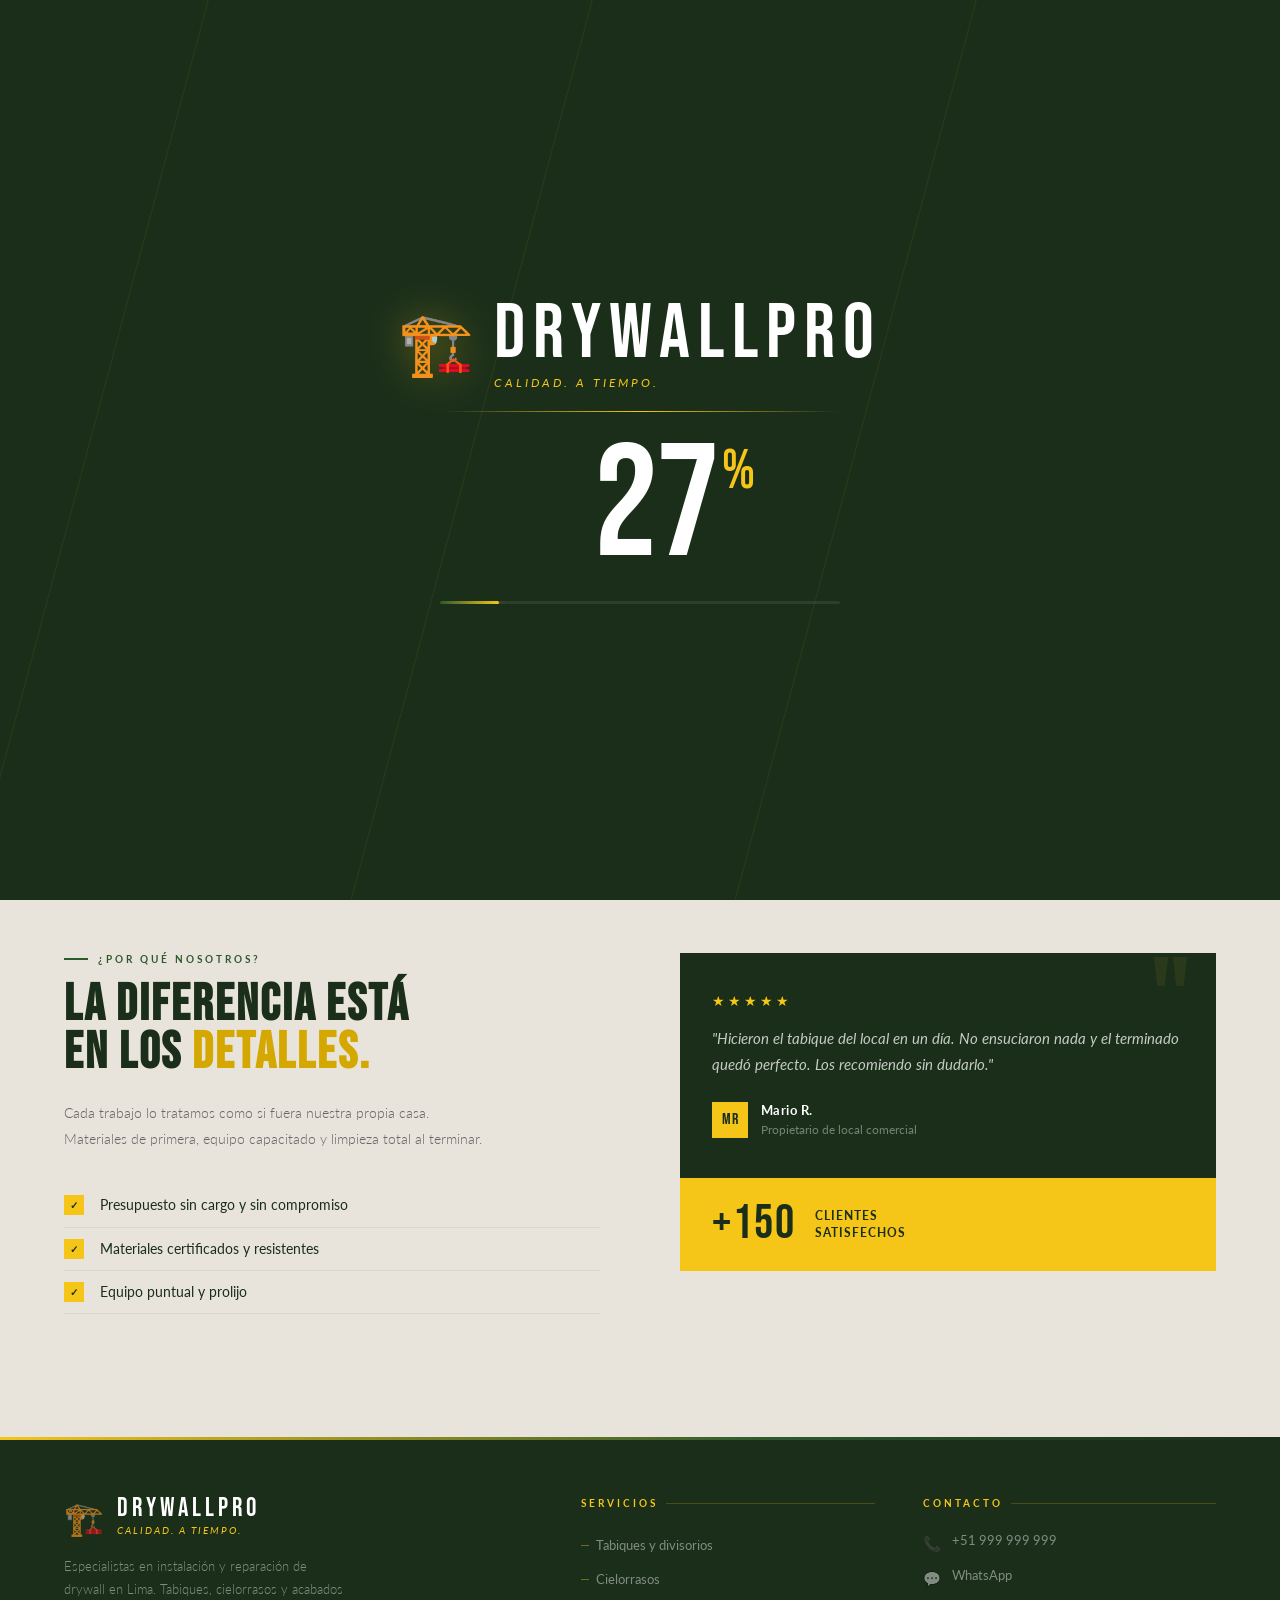
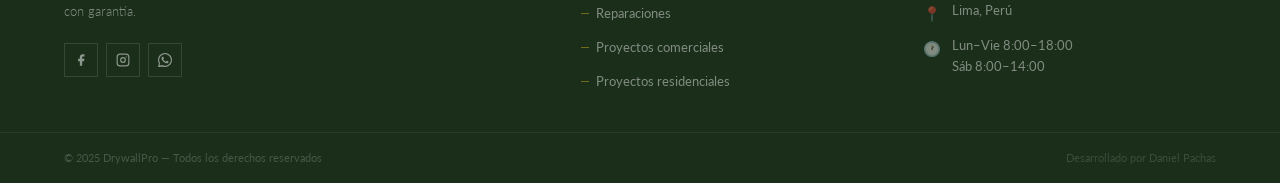
==== templates/index.html @ d614a897 "Integracion de secciones y mejora de responsive" ====
<!DOCTYPE html>
<html lang="es">
<head>
  <meta charset="UTF-8"/>
  <meta name="viewport" content="width=device-width, initial-scale=1.0"/>

  <!-- ═══════════════════════════════════════
       SEO BÁSICO
       → Cambiar: NOMBRE_NEGOCIO, CIUDAD, DESCRIPCION
  ═══════════════════════════════════════ -->
  <title>DrywallPro — Instalación y Reparación de Drywall en Lima</title>
  <meta name="description"        content="Especialistas en instalación y reparación de drywall en Lima. Tabiques, cielorrasos y reparaciones con acabado profesional. Presupuesto sin cargo. ¡Llámanos!"/>
  <meta name="keywords"           content="drywall Lima, instalación drywall, tabiques drywall, cielorrasos drywall, reparación drywall, construcción en seco Lima"/>
  <meta name="author"             content="DrywallPro"/>
  <meta name="robots"             content="index, follow"/>
  <link rel="canonical"           href="https://www.TU-DOMINIO.com/"/>

  <!-- ═══════════════════════════════════════
       OPEN GRAPH (Facebook, WhatsApp, LinkedIn)
       → Cambiar: URL, imagen og y descripción
  ═══════════════════════════════════════ -->
  <meta property="og:type"        content="website"/>
  <meta property="og:url"         content="https://www.TU-DOMINIO.com/"/>
  <meta property="og:title"       content="DrywallPro — Instalación y Reparación de Drywall en Lima"/>
  <meta property="og:description" content="Especialistas en drywall en Lima. Tabiques, cielorrasos y reparaciones con garantía. Presupuesto sin cargo."/>
  <meta property="og:image"       content="https://www.TU-DOMINIO.com/img/og-image.jpg"/>
  <meta property="og:locale"      content="es_PE"/>

  <!-- ═══════════════════════════════════════
       TWITTER CARD
  ═══════════════════════════════════════ -->
  <meta name="twitter:card"        content="summary_large_image"/>
  <meta name="twitter:title"       content="DrywallPro — Instalación y Reparación de Drywall en Lima"/>
  <meta name="twitter:description" content="Especialistas en drywall en Lima. Tabiques, cielorrasos y reparaciones con garantía."/>
  <meta name="twitter:image"       content="https://www.TU-DOMINIO.com/img/og-image.jpg"/>

  <!-- ═══════════════════════════════════════
       SCHEMA.ORG — LocalBusiness
       → MUY IMPORTANTE para aparecer en Google Maps
         y búsquedas locales tipo "drywall cerca de mí"
       → Cambiar: name, telephone, address, geo, url, openingHours
  ═══════════════════════════════════════ -->
  <script type="application/ld+json">
  {
    "@context": "https://schema.org",
    "@type": "HomeAndConstructionBusiness",
    "name": "DrywallPro",
    "description": "Especialistas en instalación y reparación de drywall en Lima. Tabiques, cielorrasos y acabados profesionales.",
    "url": "https://www.TU-DOMINIO.com",
    "telephone": "+51-999-999-999",
    "email": "contacto@TU-DOMINIO.com",
    "image": "https://www.TU-DOMINIO.com/img/og-image.jpg",
    "priceRange": "$$",
    "currenciesAccepted": "PEN",
    "paymentAccepted": "Cash, Bank Transfer",
    "areaServed": {
      "@type": "City",
      "name": "Lima"
    },
    "address": {
      "@type": "PostalAddress",
      "streetAddress": "TU DIRECCIÓN",
      "addressLocality": "Lima",
      "addressRegion": "Lima",
      "postalCode": "15000",
      "addressCountry": "PE"
    },
    "geo": {
      "@type": "GeoCoordinates",
      "latitude": "-12.0464",
      "longitude": "-77.0428"
    },
    "openingHoursSpecification": [
      {
        "@type": "OpeningHoursSpecification",
        "dayOfWeek": ["Monday","Tuesday","Wednesday","Thursday","Friday"],
        "opens": "08:00",
        "closes": "18:00"
      },
      {
        "@type": "OpeningHoursSpecification",
        "dayOfWeek": "Saturday",
        "opens": "08:00",
        "closes": "14:00"
      }
    ],
    "sameAs": [
      "https://www.facebook.com/TU-PAGINA",
      "https://www.instagram.com/TU-CUENTA"
    ]
  }
  </script>

  <!-- Fuentes y estilos -->
  <link rel="preconnect" href="https://fonts.googleapis.com"/>
  <link rel="preconnect" href="https://fonts.gstatic.com" crossorigin/>
  <link href="https://fonts.googleapis.com/css2?family=Bebas+Neue&family=Oswald:wght@400;600;700&family=Lato:wght@300;400;700&display=swap" rel="stylesheet"/>
  <link rel="stylesheet" href="../static/css/styles.css"/>
  <!-- GSAP -->
  <script src="https://cdnjs.cloudflare.com/ajax/libs/gsap/3.12.5/gsap.min.js"></script>
</head>
<body>

  <!-- ── PRELOADER ── -->
  <div id="preloader">
    <div class="pl-bg"></div>
    <div class="pl-lines">
      <div class="pl-line pl-line--1"></div>
      <div class="pl-line pl-line--2"></div>
      <div class="pl-line pl-line--3"></div>
    </div>
    <div class="pl-content">
      <div class="pl-logo">
        <span class="pl-icon">🏗️</span>
        <div class="pl-logo-text">
          <span class="pl-name">DrywallPro</span>
          <span class="pl-tagline">Calidad. A tiempo.</span>
        </div>
      </div>
      <div class="pl-divider"></div>
      <div class="pl-counter-wrap">
        <span class="pl-counter">0</span><span class="pl-pct-sym">%</span>
      </div>
      <div class="pl-bar-wrap">
        <div class="pl-bar"></div>
      </div>
    </div>
  </div>

  <!-- ── HEADER ── -->
  <header class="anim-header">
    <div class="header-main">

      <div class="logo">
        <div class="logo-icon">
          <a href="index.html">🏗️</a>
        </div>
        <div class="logo-text">
          <span class="logo-name">
          <a href="index.html">DrywallPro</a>
          </span>
          <span class="logo-tagline">
            <a href="index.html">Calidad. A tiempo.</a>
          </span>
        </div>
      </div>

      <nav id="main-nav">
        <a href="#">Acerca de</a>
        <a href="servicios.html">Servicios</a>
        <a href="contacto.html">Contacto</a>
      </nav>

      <button class="hamburger" id="hamburger" aria-label="Abrir menú" aria-expanded="false">
        <span></span>
        <span></span>
        <span></span>
      </button>

    </div>

    <div class="header-phone">
      <span class="phone-label">¡Empiece! Llamada:</span>
      <a href="tel:+51999999999" class="phone-number">+51 999 999 999</a>
    </div>
  </header>

  <!-- ── MENÚ MÓVIL ── -->
  <div class="mobile-menu" id="mobile-menu">
    <button class="mobile-close" id="mobile-close" aria-label="Cerrar menú">✕</button>
    <a href="#" class="mobile-link">Acerca de</a>
    <a href="#" class="mobile-link">Servicios</a>
    <a href="#" class="mobile-link">Contacto</a>
    <a href="tel:+51999999999" class="mobile-phone">📞 +51 999 999 999</a>
  </div>

  <!-- ── HERO ── -->
  <section class="hero" aria-label="Inicio">
    <div class="hero-bg" role="img" aria-label="Sala moderna con cieloraso de drywall instalado por DrywallPro Lima"></div>

    <div class="hero-text anim-fade-left">
      <div class="hero-line"></div>
      <p class="hero-tagline">
        DrywallPro: <em>instalación y reparación de drywall<br>en Lima con garantía.</em>
      </p>
    </div>

    <div class="hero-box anim-fade-right">
      <span class="hero-box-label">Llamada sin cargo</span>
      <a href="tel:+51999999999" class="hero-box-number">+51 999 999 999</a>
      <a href="#" class="hero-box-cta">Solicitar presupuesto</a>
    </div>
  </section>

  <!-- ── STATS ── -->
  <div class="stats-bar">
    <div class="stat-item reveal" data-delay="0">
      <span class="stat-num" data-count="150" data-suffix="+">0</span>
      <span class="stat-label">Proyectos terminados</span>
    </div>
    <div class="stat-divider"></div>
    <div class="stat-item reveal" data-delay="100">
      <span class="stat-num" data-count="8" data-suffix="+">0</span>
      <span class="stat-label">Años de experiencia</span>
    </div>
    <div class="stat-divider"></div>
    <div class="stat-item reveal" data-delay="200">
      <span class="stat-num" data-count="100" data-suffix="%">0</span>
      <span class="stat-label">Garantía de obra</span>
    </div>
    <div class="stat-divider"></div>
    <div class="stat-item reveal" data-delay="300">
      <span class="stat-num">24hs</span>
      <span class="stat-label">Respuesta de presupuesto</span>
    </div>
  </div>

  <!-- ── SERVICIOS ── -->
  <section class="services">

    <div class="service-item reveal" data-delay="0">
      <div class="service-icon">
        <svg viewBox="0 0 64 64" fill="none" xmlns="http://www.w3.org/2000/svg">
          <rect x="8" y="16" width="48" height="42" rx="1" stroke="currentColor" stroke-width="2.5"/>
          <rect x="16" y="24" width="8" height="8" stroke="currentColor" stroke-width="2"/>
          <rect x="28" y="24" width="8" height="8" stroke="currentColor" stroke-width="2"/>
          <rect x="40" y="24" width="8" height="8" stroke="currentColor" stroke-width="2"/>
          <rect x="16" y="38" width="8" height="8" stroke="currentColor" stroke-width="2"/>
          <rect x="28" y="38" width="8" height="8" stroke="currentColor" stroke-width="2"/>
          <rect x="40" y="38" width="8" height="8" stroke="currentColor" stroke-width="2"/>
          <line x1="8" y1="16" x2="32" y2="6" stroke="currentColor" stroke-width="2.5"/>
          <line x1="56" y1="16" x2="32" y2="6" stroke="currentColor" stroke-width="2.5"/>
        </svg>
      </div>
      <h3>Comercial</h3>
      <p class="service-desc">Tabiques y cielorrasos para oficinas y locales. Rápido, limpio y sin interrumpir tu negocio.</p>
    </div>

    <div class="service-item reveal" data-delay="150">
      <div class="service-icon">
        <svg viewBox="0 0 64 64" fill="none" xmlns="http://www.w3.org/2000/svg">
          <polyline points="6,30 32,8 58,30" stroke="currentColor" stroke-width="2.5" stroke-linejoin="round"/>
          <rect x="14" y="30" width="36" height="28" stroke="currentColor" stroke-width="2.5"/>
          <rect x="24" y="42" width="10" height="16" stroke="currentColor" stroke-width="2"/>
          <rect x="38" y="36" width="8" height="8" stroke="currentColor" stroke-width="2"/>
          <line x1="26" y1="8" x2="26" y2="18" stroke="currentColor" stroke-width="2"/>
          <rect x="22" y="4" width="8" height="14" stroke="currentColor" stroke-width="2"/>
        </svg>
      </div>
      <h3>Residencial</h3>
      <p class="service-desc">Ampliaciones, divisorios y reparaciones en hogares con acabado prolijo listo para pintura.</p>
    </div>

    <div class="service-item reveal" data-delay="300">
      <div class="service-icon">
        <svg viewBox="0 0 64 64" fill="none" xmlns="http://www.w3.org/2000/svg">
          <line x1="20" y1="8" x2="20" y2="56" stroke="currentColor" stroke-width="2.5" stroke-linecap="round"/>
          <line x1="32" y1="14" x2="32" y2="56" stroke="currentColor" stroke-width="2.5" stroke-linecap="round"/>
          <line x1="44" y1="8" x2="44" y2="56" stroke="currentColor" stroke-width="2.5" stroke-linecap="round"/>
          <line x1="14" y1="8" x2="26" y2="8" stroke="currentColor" stroke-width="2.5" stroke-linecap="round"/>
          <line x1="26" y1="14" x2="38" y2="14" stroke="currentColor" stroke-width="2.5" stroke-linecap="round"/>
          <line x1="38" y1="8" x2="50" y2="8" stroke="currentColor" stroke-width="2.5" stroke-linecap="round"/>
          <path d="M38 46 Q44 40 50 46 Q44 52 38 46Z" stroke="currentColor" stroke-width="2" fill="none"/>
        </svg>
      </div>
      <h3>Reparaciones<br>de Drywall</h3>
      <p class="service-desc">Grietas, golpes y sectores dañados con acabado listo para pintura.</p>
    </div>

  </section>

  <!-- ── POR QUÉ ELEGIRNOS ── -->
  <section class="why">
    <div class="why-text reveal" data-delay="0">
      <p class="why-label">¿Por qué nosotros?</p>
      <h2 class="why-title">La diferencia está<br>en los <span>detalles.</span></h2>
      <p class="why-desc">
        Cada trabajo lo tratamos como si fuera nuestra propia casa.
        Materiales de primera, equipo capacitado y limpieza total al terminar.
      </p>
      <ul class="why-list">
        <li class="reveal" data-delay="100"><span class="check">✓</span> Presupuesto sin cargo y sin compromiso</li>
        <li class="reveal" data-delay="200"><span class="check">✓</span> Materiales certificados y resistentes</li>
        <li class="reveal" data-delay="300"><span class="check">✓</span> Equipo puntual y prolijo</li>
        <li class="reveal" data-delay="400"><span class="check">✓</span> Garantía por escrito en cada obra</li>
      </ul>
    </div>
    <div class="why-card reveal" data-delay="200">
      <div class="testimonial">
        <div class="stars">★★★★★</div>
        <p class="testimonial-text">
          "Hicieron el tabique del local en un día. No ensuciaron nada
          y el terminado quedó perfecto. Los recomiendo sin dudarlo."
        </p>
        <div class="testimonial-author">
          <div class="author-avatar">MR</div>
          <div>
            <strong>Mario R.</strong>
            <span>Propietario de local comercial</span>
          </div>
        </div>
      </div>
      <div class="why-badge">
        <span class="badge-num">+150</span>
        <span class="badge-text">clientes<br>satisfechos</span>
      </div>
    </div>
  </section>

  <!-- ── WHATSAPP FLOTANTE ── -->
  <a href="https://wa.me/51999999999" target="_blank" class="whatsapp-btn" aria-label="Contactar por WhatsApp">
    <svg xmlns="http://www.w3.org/2000/svg" viewBox="0 0 32 32" fill="white">
      <path d="M16 0C7.163 0 0 7.163 0 16c0 2.82.736 5.469 2.027 7.774L0 32l8.454-2.007A15.93 15.93 0 0 0 16 32c8.837 0 16-7.163 16-16S24.837 0 16 0zm0 29.333a13.27 13.27 0 0 1-6.756-1.839l-.484-.287-5.02 1.193 1.243-4.893-.317-.503A13.234 13.234 0 0 1 2.667 16C2.667 8.636 8.636 2.667 16 2.667S29.333 8.636 29.333 16 23.364 29.333 16 29.333zm7.27-9.878c-.398-.199-2.354-1.162-2.719-1.295-.365-.133-.63-.199-.896.199-.265.398-1.029 1.295-1.261 1.56-.232.265-.465.298-.863.1-.398-.199-1.681-.619-3.202-1.977-1.183-1.056-1.981-2.36-2.213-2.758-.232-.398-.025-.613.174-.811.179-.178.398-.465.597-.697.199-.232.265-.398.398-.664.133-.265.066-.497-.033-.697-.1-.199-.896-2.16-1.228-2.957-.323-.776-.651-.671-.896-.683l-.763-.013c-.265 0-.697.1-1.062.497-.365.398-1.394 1.362-1.394 3.322s1.427 3.853 1.626 4.118c.199.265 2.808 4.287 6.803 5.011.951.163 1.693.261 2.271.334.954.121 1.823.104 2.51-.061.765-.183 2.354-.963 2.686-1.893.332-.93.332-1.727.232-1.893-.099-.166-.365-.265-.763-.464z"/>
    </svg>
    <span class="whatsapp-tooltip">¡Escribinos!</span>
  </a>

  <!-- ── FOOTER ── -->
  <footer class="footer">
    <div class="footer-top">

      <div class="footer-brand">
        <div class="footer-logo">
          <span class="footer-logo-icon">🏗️</span>
          <div>
            <span class="footer-logo-name">DrywallPro</span>
            <span class="footer-logo-tag">Calidad. A tiempo.</span>
          </div>
        </div>
        <p class="footer-desc">
          Especialistas en instalación y reparación de drywall en Lima.
          Tabiques, cielorrasos y acabados con garantía.
        </p>
        <div class="footer-social">
          <a href="#" aria-label="Facebook" class="social-btn">
            <svg viewBox="0 0 24 24" fill="currentColor"><path d="M18 2h-3a5 5 0 0 0-5 5v3H7v4h3v8h4v-8h3l1-4h-4V7a1 1 0 0 1 1-1h3z"/></svg>
          </a>
          <a href="#" aria-label="Instagram" class="social-btn">
            <svg viewBox="0 0 24 24" fill="none" stroke="currentColor" stroke-width="2"><rect x="2" y="2" width="20" height="20" rx="5"/><circle cx="12" cy="12" r="4"/><circle cx="17.5" cy="6.5" r="1" fill="currentColor" stroke="none"/></svg>
          </a>
          <a href="https://wa.me/51999999999" aria-label="WhatsApp" class="social-btn">
            <svg viewBox="0 0 24 24" fill="currentColor"><path d="M17.472 14.382c-.297-.149-1.758-.867-2.03-.967-.273-.099-.471-.148-.67.15-.197.297-.767.966-.94 1.164-.173.199-.347.223-.644.075-.297-.15-1.255-.463-2.39-1.475-.883-.788-1.48-1.761-1.653-2.059-.173-.297-.018-.458.13-.606.134-.133.298-.347.446-.52.149-.174.198-.298.298-.497.099-.198.05-.371-.025-.52-.075-.149-.669-1.612-.916-2.207-.242-.579-.487-.5-.669-.51-.173-.008-.371-.01-.57-.01-.198 0-.52.074-.792.372-.272.297-1.04 1.016-1.04 2.479 0 1.462 1.065 2.875 1.213 3.074.149.198 2.096 3.2 5.077 4.487.709.306 1.262.489 1.694.625.712.227 1.36.195 1.871.118.571-.085 1.758-.719 2.006-1.413.248-.694.248-1.289.173-1.413-.074-.124-.272-.198-.57-.347z"/><path d="M12 0C5.373 0 0 5.373 0 12c0 2.126.556 4.112 1.527 5.836L.057 23.625a.75.75 0 0 0 .921.919l5.934-1.516A11.953 11.953 0 0 0 12 24c6.627 0 12-5.373 12-12S18.627 0 12 0zm0 22a9.96 9.96 0 0 1-5.126-1.41l-.368-.217-3.813.975.999-3.72-.24-.386A9.96 9.96 0 0 1 2 12C2 6.477 6.477 2 12 2s10 4.477 10 10-4.477 10-10 10z"/></svg>
          </a>
        </div>
      </div>

      <div class="footer-col">
        <h4 class="footer-col-title">Servicios</h4>
        <ul class="footer-links">
          <li><a href="#">Tabiques y divisorios</a></li>
          <li><a href="#">Cielorrasos</a></li>
          <li><a href="#">Reparaciones</a></li>
          <li><a href="#">Proyectos comerciales</a></li>
          <li><a href="#">Proyectos residenciales</a></li>
        </ul>
      </div>

      <div class="footer-col">
        <h4 class="footer-col-title">Contacto</h4>
        <ul class="footer-contact-list">
          <li>
            <span class="fc-icon">📞</span>
            <a href="tel:+51999999999">+51 999 999 999</a>
          </li>
          <li>
            <span class="fc-icon">💬</span>
            <a href="https://wa.me/51999999999" target="_blank">WhatsApp</a>
          </li>
          <li>
            <span class="fc-icon">📍</span>
            <span>Lima, Perú</span>
          </li>
          <li>
            <span class="fc-icon">🕐</span>
            <span>Lun–Vie 8:00–18:00<br>Sáb 8:00–14:00</span>
          </li>
        </ul>
      </div>

    </div>

    <div class="footer-bottom">
      <p>© 2025 DrywallPro — Todos los derechos reservados</p>
      <p class="footer-credit">Desarrollado por Daniel Pachas</p>
    </div>
  </footer>

  <script src="../static/js/script.js"></script>
</body>
</html>
---- static/css/styles.css ----
*, *::before, *::after { margin: 0; padding: 0; box-sizing: border-box; }

/* ────────────────────────────
   PRELOADER
──────────────────────────── */
#preloader {
  position: fixed;
  inset: 0;
  z-index: 9999;
  display: flex;
  align-items: center;
  justify-content: center;
  overflow: hidden;
}

.pl-bg {
  position: absolute;
  inset: 0;
  background: #1a2e1a;
}

/* Líneas diagonales decorativas */
.pl-lines {
  position: absolute;
  inset: 0;
  overflow: hidden;
  pointer-events: none;
}

.pl-line {
  position: absolute;
  width: 1px;
  background: rgba(245, 197, 24, 0.08);
  top: -20%;
  bottom: -20%;
  transform-origin: top center;
}

.pl-line--1 { left: 20%; transform: rotate(15deg); }
.pl-line--2 { left: 50%; transform: rotate(15deg); }
.pl-line--3 { left: 80%; transform: rotate(15deg); }

/* Contenido */
.pl-content {
  position: relative;
  z-index: 2;
  display: flex;
  flex-direction: column;
  align-items: center;
  gap: 1.4rem;
  width: 100%;
  padding: 0 2rem;
}

/* Logo */
.pl-logo {
  display: flex;
  align-items: center;
  gap: 1.2rem;
  opacity: 0;
  transform: translateY(24px);
}

.pl-icon {
  font-size: 3.8rem;
  line-height: 1;
  filter: drop-shadow(0 0 20px rgba(245,197,24,0.4));
}

.pl-logo-text {
  display: flex;
  flex-direction: column;
  line-height: 1;
  gap: 0.3rem;
}

.pl-name {
  font-family: 'Bebas Neue', sans-serif;
  font-size: clamp(2.8rem, 7vw, 4.8rem);
  letter-spacing: 8px;
  color: #ffffff;
  line-height: 1;
}

.pl-tagline {
  font-family: 'Lato', sans-serif;
  font-size: 0.72rem;
  font-style: italic;
  color: #f5c518;
  letter-spacing: 3px;
  text-transform: uppercase;
}

/* Divisor */
.pl-divider {
  width: 0px;
  height: 1px;
  background: linear-gradient(90deg, transparent, #f5c518, transparent);
  opacity: 0;
}

/* Contador grande */
.pl-counter-wrap {
  display: flex;
  align-items: flex-start;
  gap: 4px;
  opacity: 0;
  transform: translateY(10px);
}

.pl-counter {
  font-family: 'Bebas Neue', sans-serif;
  font-size: clamp(5rem, 18vw, 10rem);
  line-height: 0.9;
  color: #ffffff;
  letter-spacing: -2px;
  min-width: 3ch;
  text-align: right;
}

.pl-pct-sym {
  font-family: 'Bebas Neue', sans-serif;
  font-size: clamp(2rem, 5vw, 3.5rem);
  color: #f5c518;
  line-height: 1.1;
  margin-top: 0.4rem;
}

/* Barra */
.pl-bar-wrap {
  width: min(400px, 80vw);
  height: 3px;
  background: rgba(255,255,255,0.08);
  border-radius: 3px;
  overflow: hidden;
  opacity: 0;
}

.pl-bar {
  height: 100%;
  width: 0%;
  background: linear-gradient(90deg, #2d5a2d, #f5c518);
  border-radius: 3px;
  box-shadow: 0 0 12px rgba(245,197,24,0.5);
}


:root {
  --green-dark:   #1a2e1a;
  --green-mid:    #2d5a2d;
  --green-light:  #4a8c3f;
  --yellow:       #f5c518;
  --yellow-dark:  #d4a800;
  --cream:        #e8e4dc;
  --cream-dark:   #d4cfc5;
  --white:        #ffffff;
  --text-dark:    #1a1a1a;
}

body {
  font-family: 'Lato', sans-serif;
  background: var(--cream);
  color: var(--text-dark);
}

/* ────────────────────────────
   HEADER
──────────────────────────── */
header {
  background: var(--white);
  display: flex;
  align-items: stretch;
  border-bottom: 1px solid rgba(0,0,0,0.08);
  position: fixed;
  top: 0; left: 0; right: 0;
  z-index: 100;
  transform: translateY(0);
  transition: transform 0.35s ease, box-shadow 0.35s ease;
  box-shadow: 0 2px 12px rgba(0,0,0,0.06);
}

header.header-hidden {
  transform: translateY(-100%);
}

.header-main {
  flex: 1;
  display: flex;
  align-items: center;
  gap: 3rem;
  padding: 0.6rem 2.5rem;
}

/* Logo */
.logo {
  display: flex;
  align-items: center;
  gap: 0.8rem;
  text-decoration: none;
  flex-shrink: 0;
}

.logo-icon {
  font-size: 2.4rem;
  line-height: 1;
}

.logo-text {
  display: flex;
  flex-direction: column;
  line-height: 1.1;
}

.logo-name {
  font-family: 'Oswald', sans-serif;
  font-size: 1.4rem;
  font-weight: 700;
  letter-spacing: 2px;
  text-transform: uppercase;
  color: var(--green-dark);
}

.logo-name a {
  color: var(--green-dark);
  text-decoration: none;
}
.logo-tagline {
  font-size: 0.72rem;
  font-style: italic;
  color: var(--yellow-dark);
  letter-spacing: 0.5px;
}

.logo-tagline a {
  color: var(--yellow-dark);
  text-decoration: none;
}

/* Nav */
nav {
  display: flex;
  align-items: center;
  gap: 0;
}

nav a {
  font-family: 'Lato', sans-serif;
  font-size: 0.78rem;
  font-weight: 700;
  color: var(--text-dark);
  text-decoration: none;
  padding: 0.5rem 1.1rem;
  letter-spacing: 1.5px;
  text-transform: uppercase;
  transition: color 0.2s;
  white-space: nowrap;
  position: relative;
}

nav a::after {
  content: '';
  position: absolute;
  bottom: 0; left: 1.1rem; right: 1.1rem;
  height: 2px;
  background: var(--yellow);
  transform: scaleX(0);
  transform-origin: left;
  transition: transform 0.25s ease;
}

nav a:hover              { color: var(--green-dark); }
nav a:hover::after       { transform: scaleX(1); }

/* Caja teléfono */
.header-phone {
  background: var(--green-dark);
  display: flex;
  flex-direction: column;
  justify-content: center;
  padding: 0.8rem 2rem;
  min-width: 220px;
  border-left: 3px solid var(--yellow);
  position: relative;
  overflow: hidden;
}

.header-phone::before {
  content: '';
  position: absolute;
  top: 0; bottom: 0; left: 0;
  width: 3px;
  background: var(--yellow);
}

.phone-label {
  font-family: 'Lato', sans-serif;
  font-size: 0.6rem;
  font-weight: 700;
  color: rgba(255,255,255,0.4);
  letter-spacing: 2.5px;
  text-transform: uppercase;
  margin-bottom: 0.1rem;
}

.phone-number {
  font-family: 'Bebas Neue', sans-serif;
  font-size: 1.65rem;
  color: var(--white);
  text-decoration: none;
  letter-spacing: 2px;
  transition: color 0.2s;
  line-height: 1;
}

.phone-number:hover { color: var(--yellow); }

/* ────────────────────────────
   HERO
──────────────────────────── */
.hero {
  position: relative;
  min-height: 420px;
  display: flex;
  align-items: center;
  overflow: hidden;
  padding-top: 72px; /* compensa el header fixed */
}

/* fondo diagonal verde → crema */
.hero-bg {
  position: absolute;
  inset: 0;
  background: var(--cream);
  z-index: 0;
}

.hero-bg::before {
  content: '';
  position: absolute;
  inset: 0;
  background-image: url('../../src/banner-hero.png');
  background-size: cover;
  background-position: center;
  z-index: 0;
}

.hero-bg::after {
  content: '';
  position: absolute;
  bottom: 0; left: 0; right: 0;
  height: 3px;
  background: linear-gradient(90deg, var(--green-mid) 0%, var(--yellow) 60%, transparent 100%);
}

/* Texto izquierda */
.hero-text {
  position: relative;
  z-index: 1;
  padding: 4rem 2.5rem 4rem 2.5rem;
  flex: 1;
  max-width: 55%;
  display: flex;
  align-items: center;
  gap: 1.2rem;
}

.hero-line {
  width: 4px;
  height: 80px;
  background: var(--yellow);
  flex-shrink: 0;
}

.hero-tagline {
  font-family: 'Lato', sans-serif;
  font-size: clamp(1.2rem, 2.2vw, 1.7rem);
  font-weight: 300;
  color: var(--text-dark);
  line-height: 1.5;
}

.hero-tagline em {
  font-style: italic;
  font-weight: 300;
}

/* Caja derecha */
.hero-box {
  position: relative;
  z-index: 2;
  background: rgba(18, 32, 18, 0.92);
  backdrop-filter: blur(8px);
  -webkit-backdrop-filter: blur(8px);
  padding: 1.8rem 2rem;
  margin: 2rem 2.5rem 2rem 0;
  min-width: 260px;
  max-width: 300px;
  display: flex;
  flex-direction: column;
  gap: 0.5rem;
  box-shadow: 0 8px 40px rgba(0,0,0,0.28);
  border-radius: 4px;
  border-top: 2px solid var(--yellow);
}

.hero-box-label {
  font-family: 'Lato', sans-serif;
  font-size: 0.65rem;
  font-weight: 700;
  color: rgba(255,255,255,0.4);
  letter-spacing: 2.5px;
  text-transform: uppercase;
}

.hero-box-number {
  font-family: 'Bebas Neue', sans-serif;
  font-size: 1.9rem;
  font-weight: 400;
  color: var(--white);
  line-height: 1;
  letter-spacing: 2px;
  margin-bottom: 0.6rem;
  text-decoration: none;
  display: block;
  transition: color 0.2s;
}

.hero-box-number:hover {
  color: var(--yellow);
}

.hero-box-cta {
  display: flex;
  align-items: center;
  justify-content: center;
  gap: 0.5rem;
  background: var(--yellow);
  color: var(--green-dark);
  font-family: 'Lato', sans-serif;
  font-size: 0.72rem;
  font-weight: 700;
  letter-spacing: 2.5px;
  text-transform: uppercase;
  text-align: center;
  text-decoration: none;
  padding: 0.75rem 1.2rem;
  transition: background 0.2s, gap 0.2s;
  border-radius: 2px;
}

.hero-box-cta::after {
  content: '→';
  transition: transform 0.2s;
}

.hero-box-cta:hover {
  background: var(--yellow-dark);
  gap: 0.8rem;
}

.hero-box-cta:hover::after {
  transform: translateX(3px);
}

/* ────────────────────────────
   SERVICIOS (index)
──────────────────────────── */
.services {
  background: var(--cream);
  padding: 0;
  display: flex;
  flex-direction: column;
  gap: 0;
  counter-reset: service-counter;
}

.service-item {
  display: grid;
  grid-template-columns: 5rem 5rem 1fr auto;
  align-items: center;
  gap: 0 2rem;
  padding: 1.8rem 5%;
  text-align: left;
  cursor: default;
  border-bottom: 1px solid rgba(0,0,0,.06);
  position: relative;
  transition: background 0.25s;
  counter-increment: service-counter;
  overflow: hidden;
}

/* Número automático */
.service-item::before {
  content: '0' counter(service-counter);
  font-family: 'Bebas Neue', sans-serif;
  font-size: 3rem;
  color: rgba(26,46,26,.08);
  letter-spacing: 2px;
  line-height: 1;
  flex-shrink: 0;
  transition: color 0.25s;
}

/* Línea de hover que crece desde izquierda */
.service-item::after {
  content: '';
  position: absolute;
  left: 0; top: 0; bottom: 0;
  width: 3px;
  background: var(--yellow);
  transform: scaleY(0);
  transform-origin: bottom;
  transition: transform 0.3s ease;
}

.service-item:hover                { background: var(--white); }
.service-item:hover::before        { color: rgba(26,46,26,.15); }
.service-item:hover::after         { transform: scaleY(1); }

.service-icon {
  width: 44px;
  height: 44px;
  color: var(--green-mid);
  flex-shrink: 0;
  transition: color 0.25s;
}

.service-icon svg                  { width: 100%; height: 100%; }
.service-item:hover .service-icon  { color: var(--green-dark); }

.service-item h3 {
  font-family: 'Bebas Neue', sans-serif;
  font-size: clamp(1.2rem, 2vw, 1.6rem);
  letter-spacing: 3px;
  text-transform: uppercase;
  color: var(--green-dark);
  line-height: 1;
}

.service-desc {
  font-family: 'Lato', sans-serif;
  font-size: 0.8rem;
  font-weight: 300;
  color: #777;
  line-height: 1.6;
  max-width: 260px;
  text-align: left;
}

/* ────────────────────────────
   STATS BAR
──────────────────────────── */
.stats-bar {
  background: var(--green-dark);
  display: flex;
  align-items: stretch;
  justify-content: center;
  gap: 0;
  padding: 0;
  position: relative;
  overflow: hidden;
}

/* Blueprint grid sutil */
.stats-bar::before {
  content: '';
  position: absolute;
  inset: 0;
  background-image:
    linear-gradient(rgba(245,197,24,.04) 1px, transparent 1px),
    linear-gradient(90deg, rgba(245,197,24,.04) 1px, transparent 1px);
  background-size: 32px 32px;
  pointer-events: none;
}

/* Línea amarilla top */
.stats-bar::after {
  content: '';
  position: absolute;
  top: 0; left: 0; right: 0;
  height: 3px;
  background: linear-gradient(90deg, var(--yellow), var(--green-mid), var(--yellow));
}

.stat-item {
  flex: 1;
  display: flex;
  flex-direction: column;
  align-items: center;
  justify-content: center;
  gap: 0.1rem;
  padding: 2rem 1rem;
  position: relative;
  z-index: 1;
  border-right: 1px solid rgba(255,255,255,.06);
}

.stat-item:last-child { border-right: none; }

/* Marca de medición top */
.stat-item::before {
  content: '';
  position: absolute;
  top: 0;
  left: 50%;
  transform: translateX(-50%);
  width: 1px;
  height: 8px;
  background: rgba(245,197,24,.3);
}

.stat-num {
  font-family: 'Bebas Neue', sans-serif;
  font-size: clamp(2.4rem, 4vw, 3.6rem);
  color: var(--yellow);
  line-height: 1;
  letter-spacing: 2px;
}

.stat-label {
  font-family: 'Lato', sans-serif;
  font-size: 0.62rem;
  font-weight: 700;
  color: rgba(255,255,255,.4);
  letter-spacing: 2px;
  text-transform: uppercase;
  text-align: center;
}

.stat-divider { display: none; }

/* ────────────────────────────
   POR QUÉ ELEGIRNOS
──────────────────────────── */
.why {
  background: var(--cream);
  padding: 5rem 5%;
  display: grid;
  grid-template-columns: 1fr 1fr;
  gap: 5rem;
  align-items: start;
  border-top: 1px solid rgba(0,0,0,.06);
  position: relative;
}

.why-label {
  font-family: 'Lato', sans-serif;
  font-size: 0.65rem;
  font-weight: 700;
  letter-spacing: 3px;
  text-transform: uppercase;
  color: var(--green-mid);
  display: flex;
  align-items: center;
  gap: 0.6rem;
  margin-bottom: 1rem;
}

.why-label::before {
  content: '';
  width: 24px; height: 2px;
  background: var(--green-mid);
  flex-shrink: 0;
}

.why-title {
  font-family: 'Bebas Neue', sans-serif;
  font-size: clamp(2.2rem, 4vw, 3.4rem);
  line-height: 0.95;
  color: var(--green-dark);
  letter-spacing: 2px;
  margin-bottom: 1.4rem;
}

.why-title span { color: var(--yellow-dark); }

.why-desc {
  font-family: 'Lato', sans-serif;
  font-size: 0.9rem;
  font-weight: 300;
  color: #666;
  line-height: 1.8;
  margin-bottom: 2rem;
  max-width: 420px;
}

.why-list {
  list-style: none;
  display: flex;
  flex-direction: column;
  gap: 0;
}

.why-list li {
  display: flex;
  align-items: center;
  gap: 1rem;
  font-family: 'Lato', sans-serif;
  font-size: 0.85rem;
  font-weight: 400;
  color: var(--green-dark);
  padding: 0.7rem 0;
  border-bottom: 1px solid rgba(0,0,0,.06);
}

.why-list li:last-child { border-bottom: none; }

.check {
  width: 20px;
  height: 20px;
  background: var(--yellow);
  color: var(--green-dark);
  font-size: 0.65rem;
  font-weight: 900;
  display: flex;
  align-items: center;
  justify-content: center;
  flex-shrink: 0;
}

/* Tarjeta derecha */
.why-card {
  display: flex;
  flex-direction: column;
  gap: 0;
  position: sticky;
  top: 100px;
}

.testimonial {
  background: var(--green-dark);
  padding: 2.5rem 2rem;
  position: relative;
  overflow: hidden;
}

/* Comilla decorativa */
.testimonial::before {
  content: '"';
  position: absolute;
  top: -0.5rem;
  right: 1.5rem;
  font-family: 'Bebas Neue', sans-serif;
  font-size: 8rem;
  color: rgba(245,197,24,.08);
  line-height: 1;
  pointer-events: none;
}

.stars {
  color: var(--yellow);
  font-size: 0.85rem;
  letter-spacing: 3px;
  margin-bottom: 1rem;
  display: block;
}

.testimonial-text {
  font-family: 'Lato', sans-serif;
  font-size: 0.92rem;
  font-style: italic;
  color: rgba(255,255,255,.75);
  line-height: 1.8;
  margin-bottom: 1.5rem;
  position: relative;
  z-index: 1;
}

.testimonial-author {
  display: flex;
  align-items: center;
  gap: 0.8rem;
}

.author-avatar {
  width: 36px;
  height: 36px;
  background: var(--yellow);
  color: var(--green-dark);
  font-family: 'Bebas Neue', sans-serif;
  font-size: 1rem;
  letter-spacing: 1px;
  display: flex;
  align-items: center;
  justify-content: center;
  flex-shrink: 0;
}

.testimonial-author strong {
  display: block;
  font-family: 'Lato', sans-serif;
  font-size: 0.82rem;
  font-weight: 700;
  color: var(--white);
  letter-spacing: 0.5px;
}

.testimonial-author span {
  font-family: 'Lato', sans-serif;
  font-size: 0.72rem;
  color: rgba(255,255,255,.4);
}

.why-badge {
  background: var(--yellow);
  padding: 1.4rem 2rem;
  display: flex;
  align-items: center;
  gap: 1.2rem;
}

.badge-num {
  font-family: 'Bebas Neue', sans-serif;
  font-size: 3rem;
  color: var(--green-dark);
  line-height: 1;
  letter-spacing: 2px;
}

.badge-text {
  font-family: 'Lato', sans-serif;
  font-size: 0.78rem;
  font-weight: 700;
  color: var(--green-dark);
  letter-spacing: 1px;
  text-transform: uppercase;
  line-height: 1.4;
}

/* ────────────────────────────
   FOOTER
──────────────────────────── */
.footer {
  background: var(--green-dark);
  color: rgba(255,255,255,.7);
  font-size: 0.88rem;
  line-height: 1.6;
  position: relative;
}

/* Línea amarilla top */
.footer::before {
  content: '';
  display: block;
  height: 3px;
  background: linear-gradient(90deg, var(--yellow) 0%, var(--green-mid) 60%, transparent 100%);
}

.footer-top {
  display: grid;
  grid-template-columns: 1.6fr 1fr 1fr;
  gap: 3rem;
  padding: 3.5rem 5% 2.5rem;
  border-bottom: 1px solid rgba(255,255,255,.06);
}

/* Brand */
.footer-logo {
  display: flex;
  align-items: center;
  gap: 0.8rem;
  margin-bottom: 1rem;
}

.footer-logo-icon { font-size: 2rem; line-height: 1; }

.footer-logo-name {
  display: block;
  font-family: 'Bebas Neue', sans-serif;
  font-size: 1.6rem;
  letter-spacing: 4px;
  text-transform: uppercase;
  color: var(--white);
  line-height: 1;
}

.footer-logo-tag {
  display: block;
  font-family: 'Lato', sans-serif;
  font-size: 0.62rem;
  font-style: italic;
  color: var(--yellow);
  letter-spacing: 2px;
  text-transform: uppercase;
  margin-top: 2px;
}

.footer-desc {
  font-family: 'Lato', sans-serif;
  font-size: 0.82rem;
  font-weight: 300;
  color: rgba(255,255,255,.45);
  line-height: 1.7;
  margin-bottom: 1.3rem;
  max-width: 280px;
}

.footer-social {
  display: flex;
  gap: 0.5rem;
}

/* Botones cuadrados — no circular */
.social-btn {
  width: 34px;
  height: 34px;
  border: 1px solid rgba(255,255,255,.12);
  display: flex;
  align-items: center;
  justify-content: center;
  color: rgba(255,255,255,.5);
  text-decoration: none;
  transition: border-color 0.2s, color 0.2s, background 0.2s;
}

.social-btn svg { width: 14px; height: 14px; }

.social-btn:hover {
  border-color: var(--yellow);
  color: var(--yellow);
  background: rgba(245,197,24,.08);
}

/* Columnas */
.footer-col-title {
  font-family: 'Lato', sans-serif;
  font-size: 0.6rem;
  font-weight: 700;
  letter-spacing: 3px;
  text-transform: uppercase;
  color: var(--yellow);
  margin-bottom: 1.2rem;
  display: flex;
  align-items: center;
  gap: 0.5rem;
}

.footer-col-title::after {
  content: '';
  flex: 1;
  height: 1px;
  background: rgba(245,197,24,.2);
}

.footer-links {
  list-style: none;
  display: flex;
  flex-direction: column;
  gap: 0.5rem;
}

.footer-links a {
  color: rgba(255,255,255,.45);
  text-decoration: none;
  font-family: 'Lato', sans-serif;
  font-size: 0.82rem;
  transition: color 0.2s, padding-left 0.2s;
  display: inline-flex;
  align-items: center;
  gap: 0.4rem;
}

.footer-links a::before {
  content: '';
  width: 8px; height: 1px;
  background: rgba(245,197,24,.4);
  flex-shrink: 0;
  transition: width 0.2s;
}

.footer-links a:hover            { color: var(--white); }
.footer-links a:hover::before    { width: 14px; }

/* Contacto */
.footer-contact-list {
  list-style: none;
  display: flex;
  flex-direction: column;
  gap: 0.65rem;
}

.footer-contact-list li {
  display: flex;
  align-items: flex-start;
  gap: 0.7rem;
  font-family: 'Lato', sans-serif;
  font-size: 0.82rem;
  color: rgba(255,255,255,.45);
}

.fc-icon { font-size: 0.9rem; flex-shrink: 0; margin-top: 0.1rem; }

.footer-contact-list a {
  color: rgba(255,255,255,.45);
  text-decoration: none;
  transition: color 0.2s;
}

.footer-contact-list a:hover { color: var(--yellow); }

/* Bottom */
.footer-bottom {
  display: flex;
  justify-content: space-between;
  align-items: center;
  padding: 1rem 5%;
  font-family: 'Lato', sans-serif;
  font-size: 0.7rem;
  color: rgba(255,255,255,.2);
  flex-wrap: wrap;
  gap: 0.4rem;
}

.footer-credit { color: rgba(255,255,255,.15); }

/* ────────────────────────────
   ANIMACIONES BASE
──────────────────────────── */

/* Header entra desde arriba */
.anim-header {
  opacity: 1;
  transform: none;
}

/* Hero texto entra desde izquierda */
.anim-fade-left {
  opacity: 0;
  transform: translateX(-40px);
  animation: fadeLeft 0.7s ease 0.3s forwards;
}

/* Hero box entra desde derecha */
.anim-fade-right {
  opacity: 0;
  transform: translateX(40px);
  animation: fadeRight 0.7s ease 0.5s forwards;
}

/* Elementos que se revelan al hacer scroll */
.reveal {
  opacity: 0;
  transform: translateY(30px);
  transition: opacity 0.6s ease, transform 0.6s ease;
}
.reveal.visible {
  opacity: 1;
  transform: translateY(0);
}

@keyframes slideDown {
  to { opacity: 1; transform: translateY(0); }
}
@keyframes fadeLeft {
  to { opacity: 1; transform: translateX(0); }
}
@keyframes fadeRight {
  to { opacity: 1; transform: translateX(0); }
}

/* ────────────────────────────
   WHATSAPP FLOTANTE
──────────────────────────── */
.whatsapp-btn {
  position: fixed;
  bottom: 1.8rem;
  right: 1.8rem;
  z-index: 999;
  width: 56px;
  height: 56px;
  background: #25d366;
  border-radius: 50%;
  display: flex;
  align-items: center;
  justify-content: center;
  box-shadow: 0 4px 16px rgba(37, 211, 102, 0.45);
  text-decoration: none;
  animation: waPulse 2s ease-in-out infinite;
  transition: transform 0.2s ease;
}

.whatsapp-btn:hover {
  transform: scale(1.1);
  animation: none;
}

.whatsapp-btn svg {
  width: 30px;
  height: 30px;
}

/* Tooltip */
.whatsapp-tooltip {
  position: absolute;
  right: 66px;
  background: var(--green-dark);
  color: white;
  font-family: 'Lato', sans-serif;
  font-size: 0.78rem;
  white-space: nowrap;
  padding: 0.4rem 0.8rem;
  border-radius: 4px;
  opacity: 0;
  pointer-events: none;
  transform: translateX(6px);
  transition: opacity 0.2s ease, transform 0.2s ease;
}

.whatsapp-tooltip::after {
  content: '';
  position: absolute;
  right: -5px;
  top: 50%;
  transform: translateY(-50%);
  border: 5px solid transparent;
  border-right: none;
  border-left-color: var(--green-dark);
}

.whatsapp-btn:hover .whatsapp-tooltip {
  opacity: 1;
  transform: translateX(0);
}

/* Animación pulse */
@keyframes waPulse {
  0%   { box-shadow: 0 0 0 0 rgba(37, 211, 102, 0.5); }
  60%  { box-shadow: 0 0 0 14px rgba(37, 211, 102, 0); }
  100% { box-shadow: 0 0 0 0 rgba(37, 211, 102, 0); }
}

/* ────────────────────────────
   HAMBURGER
──────────────────────────── */
.hamburger {
  display: none;
  flex-direction: column;
  justify-content: center;
  gap: 5px;
  background: none;
  border: none;
  cursor: pointer;
  padding: 6px;
  margin-left: auto;
  z-index: 200;
}

.hamburger span {
  display: block;
  width: 24px;
  height: 2px;
  background: var(--green-dark);
  border-radius: 2px;
  transition: transform 0.3s ease, opacity 0.3s ease, width 0.3s ease;
  transform-origin: center;
}

.hamburger.open span:nth-child(1) { transform: translateY(7px) rotate(45deg); }
.hamburger.open span:nth-child(2) { opacity: 0; width: 0; }
.hamburger.open span:nth-child(3) { transform: translateY(-7px) rotate(-45deg); }

/* ────────────────────────────
   MENÚ MÓVIL OVERLAY
──────────────────────────── */
.mobile-menu {
  display: none;
  position: fixed;
  top: 0; right: 0;
  width: 75%;
  max-width: 280px;
  height: 100vh;
  background: var(--green-dark);
  z-index: 150;
  flex-direction: column;
  padding: 1.5rem 1.5rem 2rem;
  gap: 0;
  transform: translateX(100%);
  transition: transform 0.35s cubic-bezier(0.4, 0, 0.2, 1);
  box-shadow: -8px 0 32px rgba(0,0,0,0.35);
}

.mobile-menu.open {
  transform: translateX(0);
}

/* Overlay oscuro detrás del menú */
.mobile-overlay {
  display: none;
  position: fixed;
  inset: 0;
  background: rgba(0,0,0,0.5);
  z-index: 140;
  opacity: 0;
  transition: opacity 0.3s ease;
}
.mobile-overlay.open {
  opacity: 1;
}

/* Botón X cerrar */
.mobile-close {
  align-self: flex-end;
  background: none;
  border: none;
  color: rgba(255,255,255,0.5);
  font-size: 1.1rem;
  cursor: pointer;
  padding: 0.3rem;
  line-height: 1;
  margin-bottom: 1rem;
  transition: color 0.2s;
}
.mobile-close:hover { color: var(--yellow); }

.mobile-link {
  font-family: 'Oswald', sans-serif;
  font-size: 1rem;
  font-weight: 600;
  letter-spacing: 2px;
  text-transform: uppercase;
  color: rgba(255,255,255,0.85);
  text-decoration: none;
  padding: 0.75rem 0;
  border-bottom: 1px solid rgba(255,255,255,0.07);
  transition: color 0.2s, padding-left 0.2s;
}

.mobile-link:hover {
  color: var(--yellow);
  padding-left: 0.4rem;
}

.mobile-phone {
  margin-top: 1.5rem;
  font-family: 'Oswald', sans-serif;
  font-size: 0.95rem;
  font-weight: 600;
  color: var(--yellow);
  text-decoration: none;
  letter-spacing: 1px;
}

/* ════════════════════════════
   TABLET (≤ 960px)
════════════════════════════ */
@media (max-width: 960px) {

  /* Header */
  .header-phone       { min-width: unset; padding: 0.8rem 1.5rem; }
  .phone-number       { font-size: 1.2rem; }
  .header-main        { padding: 0.6rem 1.5rem; gap: 1rem; }
  nav#main-nav        { display: none; }
  .hamburger          { display: flex; }
  .mobile-menu        { display: flex; }
  .mobile-overlay     { display: block; }

  /* Hero apilado */
  .hero               { flex-direction: column; align-items: stretch; min-height: unset; }
  .hero-text          { max-width: 100%; padding: 3rem 3rem 1.5rem; }
  .hero-box           { margin: 0 3rem 3rem; min-width: unset; max-width: 360px; }
  .hero-box-number    { font-size: 1.9rem; }

  /* Stats 2x2 */
  .stats-bar          { flex-wrap: wrap; }
  .stat-divider       { display: none; }
  .stat-item          { flex: 0 0 50%; border-bottom: 1px solid rgba(255,255,255,0.08); }

  /* Servicios 2 col */
  .services           { grid-template-columns: repeat(2, 1fr); padding: 3rem 4%; }

  /* Why apilado */
  .why                { grid-template-columns: 1fr; gap: 2.5rem; padding: 3.5rem 4%; }
  .why-desc           { max-width: 100%; }

  /* Footer */
  .footer-top         { grid-template-columns: 1fr 1fr; gap: 2rem; padding: 2.5rem 4% 2rem; }
  .footer-brand       { grid-column: 1 / -1; }
  .footer-desc        { max-width: 100%; }
}

/* ════════════════════════════
   MÓVIL (≤ 680px)
════════════════════════════ */
@media (max-width: 680px) {

  /* Header */
  .header-phone       { display: none; }
  .header-main        { padding: 0.65rem 1rem; }
  .logo-tagline       { display: none; }
  .logo-icon          { font-size: 1.7rem; }
  .logo-name          { font-size: 1.05rem; }

  /* Hero — stack compacto con imagen visible */
  .hero               { padding-top: 54px; flex-direction: column; min-height: 100svh; }
  .hero-bg::before    { background-position: center top; }
  .hero-text          { padding: 2.5rem 1.4rem 1rem; gap: 0.7rem; }
  .hero-line          { height: 44px; }
  .hero-tagline       { font-size: clamp(1.05rem, 4.5vw, 1.25rem); }

  /* Hero box — móvil refinado */
  .hero-box           {
    margin: 0 1.4rem 2.5rem;
    padding: 1.2rem 1.4rem;
    min-width: unset;
    max-width: 100%;
    background: rgba(18, 32, 18, 0.88);
    backdrop-filter: blur(8px);
    -webkit-backdrop-filter: blur(8px);
    border-radius: 4px;
    border-top: 2px solid var(--yellow);
    box-shadow: 0 8px 32px rgba(0,0,0,0.22);
    gap: 0.8rem;
  }
  .hero-box-label     {
    display: block;
    font-size: 0.6rem;
    letter-spacing: 2px;
    color: rgba(255,255,255,0.35);
  }
  .hero-box-number    {
    font-size: 1.5rem;
    letter-spacing: 1.5px;
    margin-bottom: 0.2rem;
    color: var(--white);
    background: transparent;
    border: none;
    border-radius: 0;
    padding: 0;
    justify-content: flex-start;
    white-space: nowrap;
  }
  .hero-box-number::before { display: none; }
  .hero-box-cta       {
    padding: 0.7rem 1rem;
    font-size: 0.68rem;
    letter-spacing: 2.5px;
    margin-top: 0;
    border-radius: 2px;
  }

  /* Stats 2x2 compacto */
  .stat-item          { flex: 0 0 50%; padding: 1.1rem 0.6rem; }
  .stat-num           { font-size: 1.6rem; }
  .stat-label         { font-size: 0.68rem; }

  /* Servicios — 1 col, card horizontal */
  .services           { grid-template-columns: 1fr; padding: 1.8rem 1rem; gap: 0.5rem; }
  .service-item       { flex-direction: row; text-align: left; gap: 1rem; padding: 1.1rem 0.9rem; }
  .service-icon       { width: 46px; height: 46px; flex-shrink: 0; align-self: flex-start; margin-top: 0.1rem; }
  .service-item h3    { font-size: 0.88rem; margin-bottom: 0.2rem; }
  .service-desc       { max-width: 100%; font-size: 0.78rem; }

  /* Why */
  .why                { padding: 2rem 1rem; gap: 1.8rem; }
  .why-title          { font-size: clamp(1.3rem, 5.5vw, 1.8rem); }
  .why-desc           { font-size: 0.83rem; margin-bottom: 1.2rem; }
  .why-list           { gap: 0.5rem; }
  .why-list li        { font-size: 0.82rem; }
  .testimonial        { padding: 1.2rem; }
  .testimonial-text   { font-size: 0.83rem; }
  .why-badge          { padding: 1rem 1.2rem; }
  .badge-num          { font-size: 1.8rem; }

  /* WhatsApp */
  .whatsapp-btn       { width: 48px; height: 48px; bottom: 1rem; right: 1rem; }
  .whatsapp-tooltip   { display: none; }

  /* Footer */
  .footer-top         { grid-template-columns: 1fr; gap: 2rem; padding: 2rem 1.2rem 1.5rem; }
  .footer-bottom      { padding: 1rem 1.2rem; flex-direction: column; align-items: flex-start; gap: 0.2rem; }
}

/* ════════════════════════════
   MÓVIL CHICO (≤ 380px)
════════════════════════════ */
@media (max-width: 380px) {

  .hero-tagline       { font-size: 0.9rem; }
  .hero-box-number    { font-size: 1.05rem; }
  .hero-box-cta       { font-size: 0.82rem; padding: 0.8rem 1rem; }
  .stat-num           { font-size: 1.4rem; }
  .stat-label         { font-size: 0.62rem; }
  .service-icon       { width: 38px; height: 38px; }
  .why-title          { font-size: 1.25rem; }
  .mobile-link        { font-size: 0.9rem; }
}
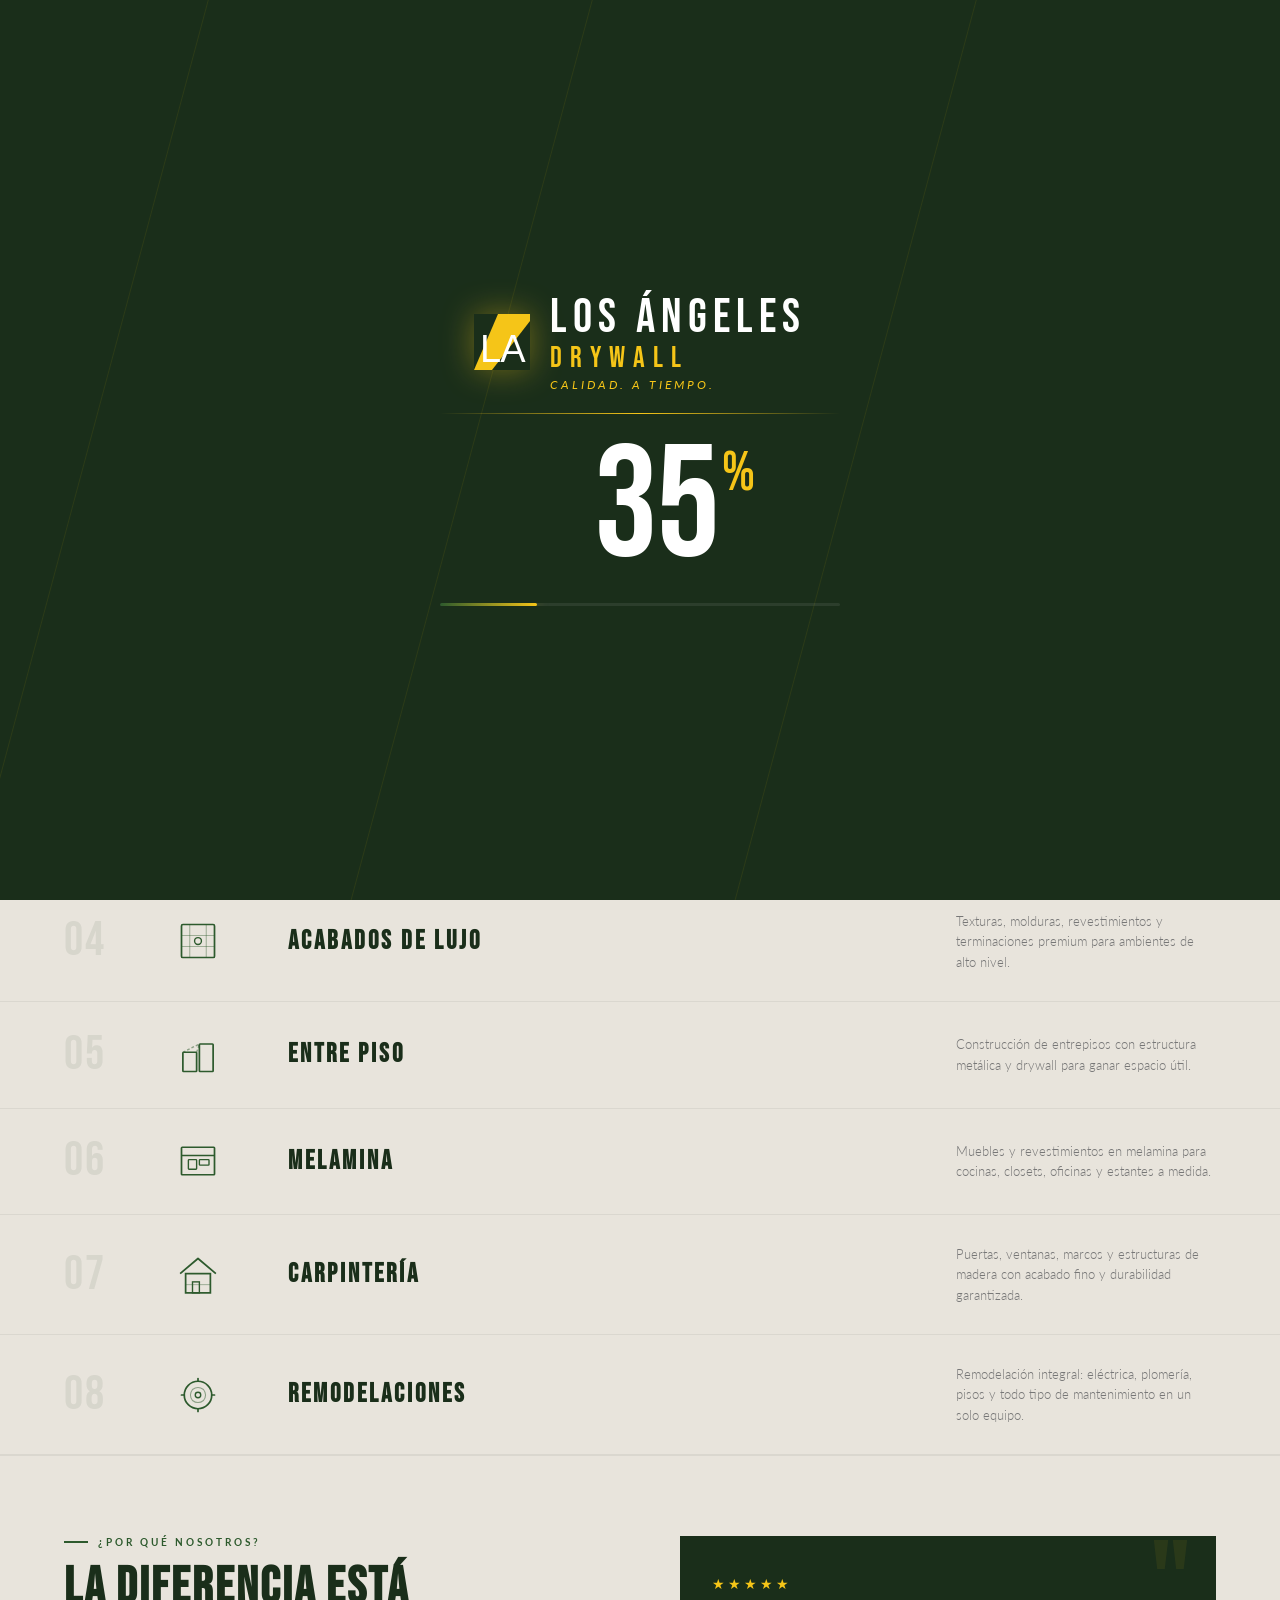
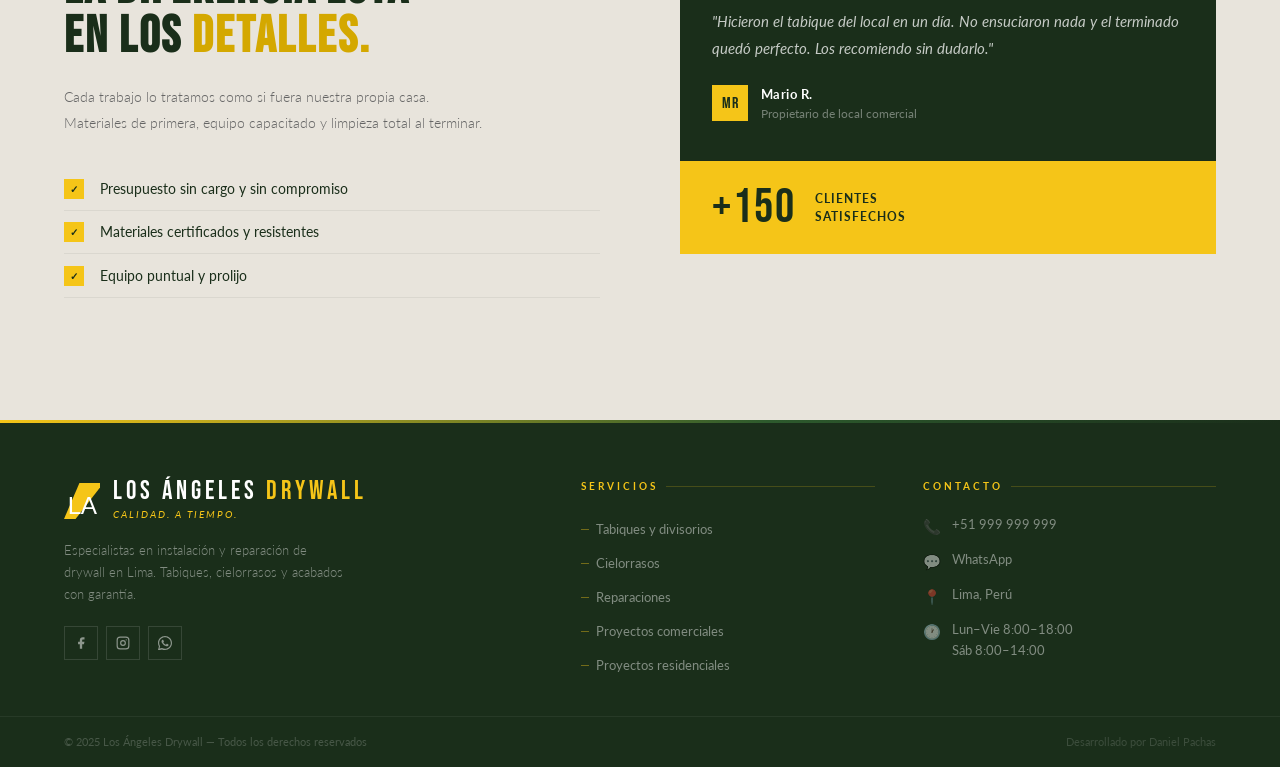
==== commit 76669371: "Mejora de diseño de secciones y agregar mas servicios" ====
--- a/templates/index.html
+++ b/templates/index.html
@@ -8,10 +8,10 @@
        SEO BÁSICO
        → Cambiar: NOMBRE_NEGOCIO, CIUDAD, DESCRIPCION
   ═══════════════════════════════════════ -->
-  <title>DrywallPro — Instalación y Reparación de Drywall en Lima</title>
+  <title>Los Ángeles Drywall — Instalación y Reparación de Drywall en Lima</title>
   <meta name="description"        content="Especialistas en instalación y reparación de drywall en Lima. Tabiques, cielorrasos y reparaciones con acabado profesional. Presupuesto sin cargo. ¡Llámanos!"/>
   <meta name="keywords"           content="drywall Lima, instalación drywall, tabiques drywall, cielorrasos drywall, reparación drywall, construcción en seco Lima"/>
-  <meta name="author"             content="DrywallPro"/>
+  <meta name="author"             content="Los Ángeles Drywall"/>
   <meta name="robots"             content="index, follow"/>
   <link rel="canonical"           href="https://www.TU-DOMINIO.com/"/>
 
@@ -21,7 +21,7 @@
   ═══════════════════════════════════════ -->
   <meta property="og:type"        content="website"/>
   <meta property="og:url"         content="https://www.TU-DOMINIO.com/"/>
-  <meta property="og:title"       content="DrywallPro — Instalación y Reparación de Drywall en Lima"/>
+  <meta property="og:title"       content="Los Ángeles Drywall — Instalación y Reparación de Drywall en Lima"/>
   <meta property="og:description" content="Especialistas en drywall en Lima. Tabiques, cielorrasos y reparaciones con garantía. Presupuesto sin cargo."/>
   <meta property="og:image"       content="https://www.TU-DOMINIO.com/img/og-image.jpg"/>
   <meta property="og:locale"      content="es_PE"/>
@@ -30,7 +30,7 @@
        TWITTER CARD
   ═══════════════════════════════════════ -->
   <meta name="twitter:card"        content="summary_large_image"/>
-  <meta name="twitter:title"       content="DrywallPro — Instalación y Reparación de Drywall en Lima"/>
+  <meta name="twitter:title"       content="Los Ángeles Drywall — Instalación y Reparación de Drywall en Lima"/>
   <meta name="twitter:description" content="Especialistas en drywall en Lima. Tabiques, cielorrasos y reparaciones con garantía."/>
   <meta name="twitter:image"       content="https://www.TU-DOMINIO.com/img/og-image.jpg"/>
 
@@ -44,7 +44,7 @@
   {
     "@context": "https://schema.org",
     "@type": "HomeAndConstructionBusiness",
-    "name": "DrywallPro",
+    "name": "Los Ángeles Drywall",
     "description": "Especialistas en instalación y reparación de drywall en Lima. Tabiques, cielorrasos y acabados profesionales.",
     "url": "https://www.TU-DOMINIO.com",
     "telephone": "+51-999-999-999",
@@ -111,9 +111,9 @@
     </div>
     <div class="pl-content">
       <div class="pl-logo">
-        <span class="pl-icon">🏗️</span>
+        <img src="../src/logo.svg" alt="" class="pl-icon-img" width="56" height="56"/>
         <div class="pl-logo-text">
-          <span class="pl-name">DrywallPro</span>
+          <span class="pl-name">Los Ángeles</span><span class="pl-name pl-name--sub">Drywall</span>
           <span class="pl-tagline">Calidad. A tiempo.</span>
         </div>
       </div>
@@ -132,12 +132,12 @@
     <div class="header-main">
 
       <div class="logo">
-        <div class="logo-icon">
-          <a href="index.html">🏗️</a>
-        </div>
+        <a href="index.html" class="logo-icon">
+          <img src="../src/logo.svg" alt="Los Ángeles Drywall" class="logo-img" width="42" height="42"/>
+        </a>
         <div class="logo-text">
           <span class="logo-name">
-          <a href="index.html">DrywallPro</a>
+          <a href="index.html">Los Ángeles <em>Drywall</em></a>
           </span>
           <span class="logo-tagline">
             <a href="index.html">Calidad. A tiempo.</a>
@@ -146,7 +146,7 @@
       </div>
 
       <nav id="main-nav">
-        <a href="#">Acerca de</a>
+        <a href="nosotros.html">Acerca de</a>
         <a href="servicios.html">Servicios</a>
         <a href="contacto.html">Contacto</a>
       </nav>
@@ -176,12 +176,12 @@
 
   <!-- ── HERO ── -->
   <section class="hero" aria-label="Inicio">
-    <div class="hero-bg" role="img" aria-label="Sala moderna con cieloraso de drywall instalado por DrywallPro Lima"></div>
+    <div class="hero-bg" role="img" aria-label="Sala moderna con cieloraso de drywall instalado por Los Ángeles Drywall Lima"></div>
 
     <div class="hero-text anim-fade-left">
       <div class="hero-line"></div>
       <p class="hero-tagline">
-        DrywallPro: <em>instalación y reparación de drywall<br>en Lima con garantía.</em>
+        Los Ángeles Drywall: <em>remodelación, drywall, pintura<br>y acabados en Lima con garantía.</em>
       </p>
     </div>
 
@@ -221,50 +221,110 @@
     <div class="service-item reveal" data-delay="0">
       <div class="service-icon">
         <svg viewBox="0 0 64 64" fill="none" xmlns="http://www.w3.org/2000/svg">
-          <rect x="8" y="16" width="48" height="42" rx="1" stroke="currentColor" stroke-width="2.5"/>
-          <rect x="16" y="24" width="8" height="8" stroke="currentColor" stroke-width="2"/>
-          <rect x="28" y="24" width="8" height="8" stroke="currentColor" stroke-width="2"/>
-          <rect x="40" y="24" width="8" height="8" stroke="currentColor" stroke-width="2"/>
-          <rect x="16" y="38" width="8" height="8" stroke="currentColor" stroke-width="2"/>
-          <rect x="28" y="38" width="8" height="8" stroke="currentColor" stroke-width="2"/>
-          <rect x="40" y="38" width="8" height="8" stroke="currentColor" stroke-width="2"/>
-          <line x1="8" y1="16" x2="32" y2="6" stroke="currentColor" stroke-width="2.5"/>
-          <line x1="56" y1="16" x2="32" y2="6" stroke="currentColor" stroke-width="2.5"/>
-        </svg>
-      </div>
-      <h3>Comercial</h3>
-      <p class="service-desc">Tabiques y cielorrasos para oficinas y locales. Rápido, limpio y sin interrumpir tu negocio.</p>
-    </div>
-
-    <div class="service-item reveal" data-delay="150">
+          <rect x="8" y="10" width="10" height="44" rx="1" stroke="currentColor" stroke-width="2.5"/>
+          <rect x="27" y="10" width="10" height="44" rx="1" stroke="currentColor" stroke-width="2.5"/>
+          <rect x="46" y="10" width="10" height="44" rx="1" stroke="currentColor" stroke-width="2.5"/>
+          <line x1="8" y1="32" x2="56" y2="32" stroke="currentColor" stroke-width="1.5" stroke-dasharray="3 3" opacity=".4"/>
+        </svg>
+      </div>
+      <h3>Drywall &amp; Tabiques</h3>
+      <p class="service-desc">Instalación, reparación y divisorios de drywall para residencias y locales comerciales.</p>
+    </div>
+
+    <div class="service-item reveal" data-delay="60">
+      <div class="service-icon">
+        <svg viewBox="0 0 64 64" fill="none" xmlns="http://www.w3.org/2000/svg">
+          <rect x="6" y="8" width="52" height="8" rx="1" stroke="currentColor" stroke-width="2.5"/>
+          <rect x="6" y="16" width="52" height="6" rx="1" stroke="currentColor" stroke-width="2"/>
+          <line x1="14" y1="22" x2="14" y2="56" stroke="currentColor" stroke-width="2" stroke-dasharray="3 3" opacity=".4"/>
+          <line x1="32" y1="22" x2="32" y2="56" stroke="currentColor" stroke-width="2" stroke-dasharray="3 3" opacity=".4"/>
+          <line x1="50" y1="22" x2="50" y2="56" stroke="currentColor" stroke-width="2" stroke-dasharray="3 3" opacity=".4"/>
+        </svg>
+      </div>
+      <h3>Cielo Raso</h3>
+      <p class="service-desc">Cielorrasos planos, escalonados y con luz indirecta. Acabado profesional listo para pintura.</p>
+    </div>
+
+    <div class="service-item reveal" data-delay="120">
+      <div class="service-icon">
+        <svg viewBox="0 0 64 64" fill="none" xmlns="http://www.w3.org/2000/svg">
+          <rect x="10" y="10" width="44" height="44" rx="1" stroke="currentColor" stroke-width="2.5"/>
+          <path d="M16 48 Q24 28 32 32 Q40 36 48 16" stroke="currentColor" stroke-width="2.5" stroke-linecap="round" fill="none"/>
+          <circle cx="20" cy="20" r="5" stroke="currentColor" stroke-width="2"/>
+        </svg>
+      </div>
+      <h3>Pintura Profesional</h3>
+      <p class="service-desc">Pintura interior y exterior con materiales de primera. Acabado uniforme y duradero.</p>
+    </div>
+
+    <div class="service-item reveal" data-delay="180">
+      <div class="service-icon">
+        <svg viewBox="0 0 64 64" fill="none" xmlns="http://www.w3.org/2000/svg">
+          <rect x="8" y="8" width="48" height="48" rx="2" stroke="currentColor" stroke-width="2.5"/>
+          <line x1="8" y1="24" x2="56" y2="24" stroke="currentColor" stroke-width="1.5" opacity=".4"/>
+          <line x1="8" y1="40" x2="56" y2="40" stroke="currentColor" stroke-width="1.5" opacity=".4"/>
+          <path d="M20 8 L20 56" stroke="currentColor" stroke-width="1.5" opacity=".4"/>
+          <path d="M44 8 L44 56" stroke="currentColor" stroke-width="1.5" opacity=".4"/>
+          <circle cx="32" cy="32" r="5" stroke="currentColor" stroke-width="2"/>
+        </svg>
+      </div>
+      <h3>Acabados de Lujo</h3>
+      <p class="service-desc">Texturas, molduras, revestimientos y terminaciones premium para ambientes de alto nivel.</p>
+    </div>
+
+    <div class="service-item reveal" data-delay="240">
+      <div class="service-icon">
+        <svg viewBox="0 0 64 64" fill="none" xmlns="http://www.w3.org/2000/svg">
+          <rect x="10" y="28" width="20" height="28" rx="1" stroke="currentColor" stroke-width="2.5"/>
+          <rect x="34" y="16" width="20" height="40" rx="1" stroke="currentColor" stroke-width="2.5"/>
+          <line x1="10" y1="28" x2="34" y2="16" stroke="currentColor" stroke-width="2" stroke-dasharray="4 3" opacity=".5"/>
+          <line x1="30" y1="28" x2="34" y2="16" stroke="currentColor" stroke-width="2" stroke-dasharray="4 3" opacity=".5"/>
+        </svg>
+      </div>
+      <h3>Entre Piso</h3>
+      <p class="service-desc">Construcción de entrepisos con estructura metálica y drywall para ganar espacio útil.</p>
+    </div>
+
+    <div class="service-item reveal" data-delay="300">
+      <div class="service-icon">
+        <svg viewBox="0 0 64 64" fill="none" xmlns="http://www.w3.org/2000/svg">
+          <rect x="8" y="12" width="48" height="40" rx="1" stroke="currentColor" stroke-width="2.5"/>
+          <line x1="8" y1="24" x2="56" y2="24" stroke="currentColor" stroke-width="2"/>
+          <rect x="18" y="30" width="12" height="14" rx="1" stroke="currentColor" stroke-width="2"/>
+          <rect x="34" y="30" width="14" height="8" rx="1" stroke="currentColor" stroke-width="2"/>
+        </svg>
+      </div>
+      <h3>Melamina</h3>
+      <p class="service-desc">Muebles y revestimientos en melamina para cocinas, closets, oficinas y estantes a medida.</p>
+    </div>
+
+    <div class="service-item reveal" data-delay="360">
       <div class="service-icon">
         <svg viewBox="0 0 64 64" fill="none" xmlns="http://www.w3.org/2000/svg">
           <polyline points="6,30 32,8 58,30" stroke="currentColor" stroke-width="2.5" stroke-linejoin="round"/>
           <rect x="14" y="30" width="36" height="28" stroke="currentColor" stroke-width="2.5"/>
           <rect x="24" y="42" width="10" height="16" stroke="currentColor" stroke-width="2"/>
-          <rect x="38" y="36" width="8" height="8" stroke="currentColor" stroke-width="2"/>
-          <line x1="26" y1="8" x2="26" y2="18" stroke="currentColor" stroke-width="2"/>
-          <rect x="22" y="4" width="8" height="14" stroke="currentColor" stroke-width="2"/>
-        </svg>
-      </div>
-      <h3>Residencial</h3>
-      <p class="service-desc">Ampliaciones, divisorios y reparaciones en hogares con acabado prolijo listo para pintura.</p>
-    </div>
-
-    <div class="service-item reveal" data-delay="300">
-      <div class="service-icon">
-        <svg viewBox="0 0 64 64" fill="none" xmlns="http://www.w3.org/2000/svg">
-          <line x1="20" y1="8" x2="20" y2="56" stroke="currentColor" stroke-width="2.5" stroke-linecap="round"/>
-          <line x1="32" y1="14" x2="32" y2="56" stroke="currentColor" stroke-width="2.5" stroke-linecap="round"/>
-          <line x1="44" y1="8" x2="44" y2="56" stroke="currentColor" stroke-width="2.5" stroke-linecap="round"/>
-          <line x1="14" y1="8" x2="26" y2="8" stroke="currentColor" stroke-width="2.5" stroke-linecap="round"/>
-          <line x1="26" y1="14" x2="38" y2="14" stroke="currentColor" stroke-width="2.5" stroke-linecap="round"/>
-          <line x1="38" y1="8" x2="50" y2="8" stroke="currentColor" stroke-width="2.5" stroke-linecap="round"/>
-          <path d="M38 46 Q44 40 50 46 Q44 52 38 46Z" stroke="currentColor" stroke-width="2" fill="none"/>
-        </svg>
-      </div>
-      <h3>Reparaciones<br>de Drywall</h3>
-      <p class="service-desc">Grietas, golpes y sectores dañados con acabado listo para pintura.</p>
+          <line x1="14" y1="46" x2="50" y2="46" stroke="currentColor" stroke-width="1.5" opacity=".4"/>
+        </svg>
+      </div>
+      <h3>Carpintería</h3>
+      <p class="service-desc">Puertas, ventanas, marcos y estructuras de madera con acabado fino y durabilidad garantizada.</p>
+    </div>
+
+    <div class="service-item reveal" data-delay="420">
+      <div class="service-icon">
+        <svg viewBox="0 0 64 64" fill="none" xmlns="http://www.w3.org/2000/svg">
+          <circle cx="32" cy="32" r="20" stroke="currentColor" stroke-width="2.5"/>
+          <line x1="32" y1="12" x2="32" y2="8" stroke="currentColor" stroke-width="2.5" stroke-linecap="round"/>
+          <line x1="32" y1="56" x2="32" y2="52" stroke="currentColor" stroke-width="2.5" stroke-linecap="round"/>
+          <line x1="12" y1="32" x2="8" y2="32" stroke="currentColor" stroke-width="2.5" stroke-linecap="round"/>
+          <line x1="56" y1="32" x2="52" y2="32" stroke="currentColor" stroke-width="2.5" stroke-linecap="round"/>
+          <path d="M24 24 Q32 18 40 24 Q46 32 40 40 Q32 46 24 40 Q18 32 24 24Z" stroke="currentColor" stroke-width="1.5" fill="none" opacity=".5"/>
+          <circle cx="32" cy="32" r="4" stroke="currentColor" stroke-width="2"/>
+        </svg>
+      </div>
+      <h3>Remodelaciones</h3>
+      <p class="service-desc">Remodelación integral: eléctrica, plomería, pisos y todo tipo de mantenimiento en un solo equipo.</p>
     </div>
 
   </section>
@@ -321,9 +381,9 @@
 
       <div class="footer-brand">
         <div class="footer-logo">
-          <span class="footer-logo-icon">🏗️</span>
+          <img src="../src/logo.svg" alt="Los Ángeles Drywall" class="footer-logo-img" width="36" height="36"/>
           <div>
-            <span class="footer-logo-name">DrywallPro</span>
+            <span class="footer-logo-name">Los Ángeles <em>Drywall</em></span>
             <span class="footer-logo-tag">Calidad. A tiempo.</span>
           </div>
         </div>
@@ -380,7 +440,7 @@
     </div>
 
     <div class="footer-bottom">
-      <p>© 2025 DrywallPro — Todos los derechos reservados</p>
+      <p>© 2025 Los Ángeles Drywall — Todos los derechos reservados</p>
       <p class="footer-credit">Desarrollado por Daniel Pachas</p>
     </div>
   </footer>
--- a/static/css/styles.css
+++ b/static/css/styles.css
@@ -76,10 +76,18 @@
 
 .pl-name {
   font-family: 'Bebas Neue', sans-serif;
-  font-size: clamp(2.8rem, 7vw, 4.8rem);
-  letter-spacing: 8px;
+  font-size: clamp(2rem, 6vw, 3rem);
+  letter-spacing: 6px;
   color: #ffffff;
   line-height: 1;
+}
+
+.pl-name--sub {
+  font-size: clamp(1.2rem, 4vw, 1.8rem);
+  letter-spacing: 8px;
+  color: var(--yellow, #f5c518);
+  display: block;
+  margin-top: -2px;
 }
 
 .pl-tagline {
@@ -201,8 +209,30 @@
 }
 
 .logo-icon {
-  font-size: 2.4rem;
-  line-height: 1;
+  flex-shrink: 0;
+  display: flex;
+  align-items: center;
+}
+
+.logo-img {
+  display: block;
+  width: 42px;
+  height: 42px;
+  object-fit: contain;
+}
+
+.footer-logo-img {
+  display: block;
+  width: 36px;
+  height: 36px;
+  object-fit: contain;
+  flex-shrink: 0;
+}
+
+.pl-icon-img {
+  display: block;
+  object-fit: contain;
+  filter: drop-shadow(0 0 16px rgba(245,197,24,.4));
 }
 
 .logo-text {
@@ -223,6 +253,11 @@
 .logo-name a {
   color: var(--green-dark);
   text-decoration: none;
+}
+
+.logo-name a em {
+  font-style: normal;
+  color: var(--yellow-dark);
 }
 .logo-tagline {
   font-size: 0.72rem;
@@ -872,6 +907,11 @@
   text-transform: uppercase;
   color: var(--white);
   line-height: 1;
+}
+
+.footer-logo-name em {
+  font-style: normal;
+  color: var(--yellow);
 }
 
 .footer-logo-tag {
@@ -1343,12 +1383,14 @@
   .stat-num           { font-size: 1.6rem; }
   .stat-label         { font-size: 0.68rem; }
 
-  /* Servicios — 1 col, card horizontal */
-  .services           { grid-template-columns: 1fr; padding: 1.8rem 1rem; gap: 0.5rem; }
-  .service-item       { flex-direction: row; text-align: left; gap: 1rem; padding: 1.1rem 0.9rem; }
-  .service-icon       { width: 46px; height: 46px; flex-shrink: 0; align-self: flex-start; margin-top: 0.1rem; }
-  .service-item h3    { font-size: 0.88rem; margin-bottom: 0.2rem; }
-  .service-desc       { max-width: 100%; font-size: 0.78rem; }
+  /* Servicios — 2 col compacto en móvil */
+  .services           { grid-template-columns: 1fr; padding: 1.8rem 1rem; gap: 0; }
+  .service-item       { flex-direction: row; text-align: left; gap: 0.9rem; padding: 0.9rem; border-bottom: 1px solid rgba(0,0,0,.05); }
+  .service-item:last-child { border-bottom: none; }
+  .service-item::before { font-size: 1.8rem; }
+  .service-icon       { width: 38px; height: 38px; flex-shrink: 0; align-self: flex-start; margin-top: 0.1rem; }
+  .service-item h3    { font-size: 0.85rem; margin-bottom: 0.15rem; }
+  .service-desc       { max-width: 100%; font-size: 0.75rem; }
 
   /* Why */
   .why                { padding: 2rem 1rem; gap: 1.8rem; }
